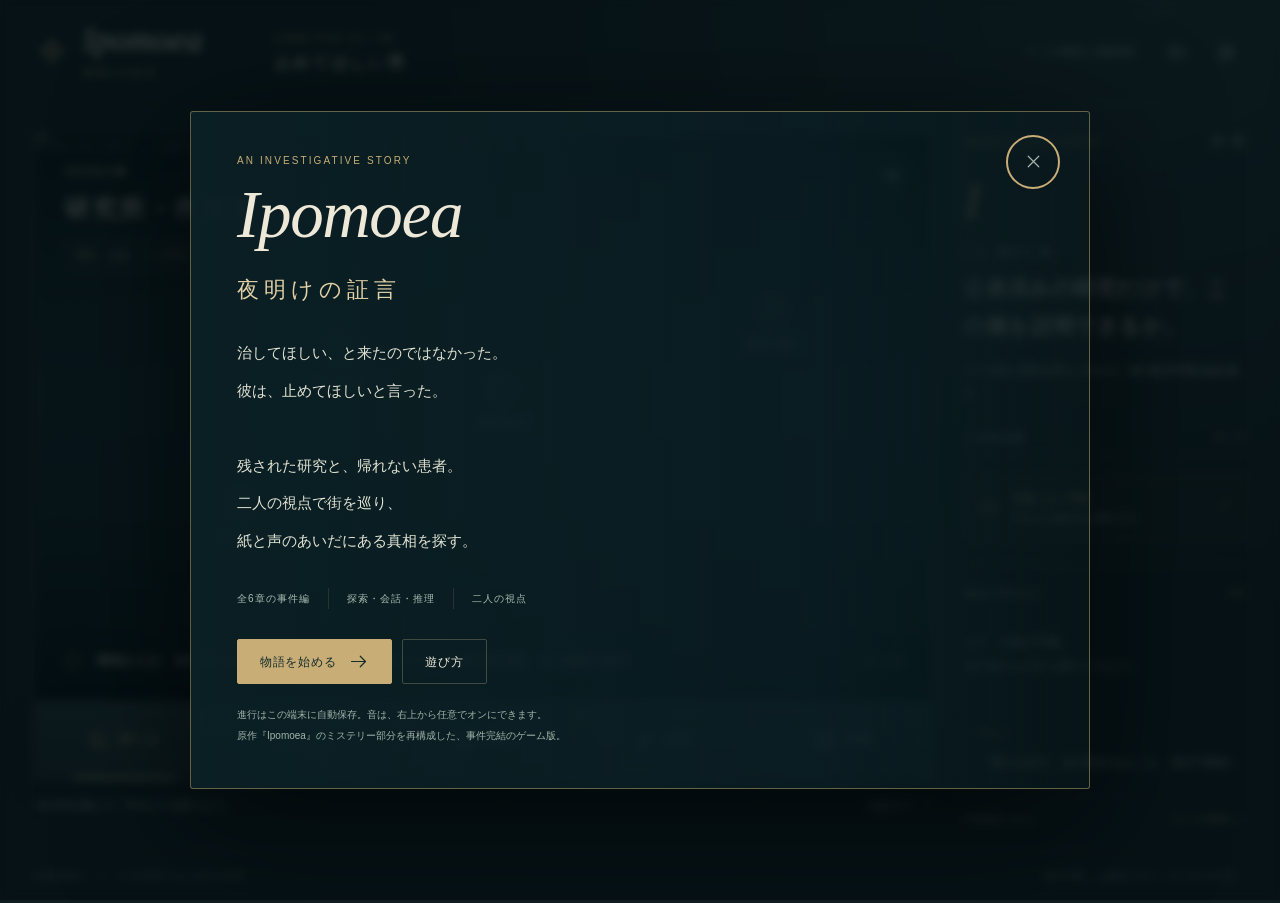
==== index.html @ 6e7e0b4c "Add files via upload" ====
<!doctype html>
<html lang="ja">
<head>
  <meta charset="utf-8">
  <meta name="viewport" content="width=device-width, initial-scale=1, viewport-fit=cover">
  <meta name="theme-color" content="#102526">
  <meta name="description" content="Ipomoeaの事件を体験するミステリー・アドベンチャー。ニルとアルバの視点で街を巡り、証言と記録をつなぎ、夜明けの謎を解く。">
  <title>Ipomoea — 夜明けの証言</title>
  <link rel="icon" href="icon.svg" type="image/svg+xml">
  <link rel="stylesheet" href="style.css">
  <link rel="preload" as="image" href="assets/lab.webp">
  <script src="data.js" defer></script>
  <script src="model.js" defer></script>
  <script src="app.js" defer></script>
</head>
<body>
  <div class="app-shell">
    <header class="topbar">
      <button class="brand" id="brand" aria-label="タイトルと遊び方を開く"><span class="brand-flower" aria-hidden="true">✧</span><span><b>Ipomoea</b><small>夜明けの証言</small></span></button>
      <div class="chapter-heading"><span class="eyebrow" id="chapterNumber">CASE FILE 01</span><span id="chapterTitle">止めてほしい男</span></div>
      <div class="top-actions"><span class="save-status" id="saveStatus">この端末に自動保存</span><button class="icon-button" id="soundButton" title="環境音をオン" aria-label="環境音をオン" aria-pressed="false"></button><button class="icon-button" id="settingsButton" title="設定" aria-label="設定"></button></div>
    </header>
    <main class="game-layout">
      <section class="exploration" aria-label="探索画面">
        <div class="scene" id="scene">
          <img class="scene-bg" id="sceneImage" src="assets/lab.webp" alt="朝の光が差す、人物のいない植物研究室">
          <div class="scene-shade"></div><div class="film-grain" aria-hidden="true"></div>
          <div class="scene-info"><span class="eyebrow" id="sceneTime"></span><h1 id="sceneName"></h1><div class="pov" id="pov"></div></div>
          <button class="scene-help" id="labelsButton" aria-label="調べる場所のラベルを切り替え" title="調べる場所のラベルを切り替え"></button>
          <div id="hotspots" class="hotspots"></div>
          <div class="scene-caption"><span class="tiny-diamond" aria-hidden="true">◇</span><p id="sceneDescription"></p><span class="scene-counter" id="sceneCounter"></span></div>
        </div>
        <nav class="actionbar" aria-label="ゲーム操作">
          <button id="inspectButton" class="action active"></button>
          <button id="talkButton" class="action"></button>
          <button id="mapButton" class="action"></button>
          <button id="reasonButton" class="action"></button>
          <button id="notebookButton" class="action"></button>
        </nav>
        <div class="below-scene"><span id="nextAction">光の印を選んで、手がかりを調べよう。</span><button class="text-button" id="logButton">会話ログ <span aria-hidden="true">↗</span></button></div>
      </section>
      <aside class="case-rail" aria-label="事件の記録">
        <div class="rail-top"><span class="eyebrow">INVESTIGATION NOTES</span><button class="text-button" id="chapterListButton">章一覧</button></div>
        <div class="case-index" id="railNumeral">I</div>
        <p class="small-label">いま、解きたい謎</p><h2 id="caseQuestion"></h2><p class="objective" id="objective"></p>
        <div class="progress-label"><span>この章の証拠</span><b id="progressText">0 / 5</b></div><div class="progress-track"><span id="progressFill"></span></div>
        <button class="puzzle-launch" id="puzzleButton"></button>
        <div class="rail-divider"></div>
        <div class="rail-top"><span class="small-label">最近の手がかり</span><span id="totalEvidence"></span></div>
        <div id="recentClues" class="recent-clues"></div>
        <div class="companion-note"><span class="small-label" id="companionName"></span><p id="companionText"></p></div>
        <button class="hint-button" id="hintButton">行き詰まったら <span>ヒントを見る ↗</span></button>
      </aside>
    </main>
    <footer class="app-footer"><span>IPOMOEA <i>—</i> A STORY TO UNCOVER</span><span>証言を聞く。記録をつなぐ。今いる人を守る。</span></footer>
  </div>
  <dialog id="modal" aria-labelledby="modalTitle"><div class="modal-shell"><div class="modal-heading"><div><span class="eyebrow" id="modalEyebrow"></span><h2 id="modalTitle"></h2></div><button class="icon-button close-button" id="closeModal" aria-label="閉じる"></button></div><div id="modalBody"></div></div></dialog>
  <div id="toast" class="toast" role="status" aria-live="polite"></div>
  <input type="file" id="importFile" accept="application/json,.json" hidden>
  <noscript><div class="noscript">このゲームを遊ぶにはJavaScriptを有効にしてください。</div></noscript>
</body>
</html>
---- style.css ----
@charset "UTF-8";
:root{--bg:#101d20;--panel:#17282a;--panel2:#1b3031;--ink:#eee8d9;--muted:#a6b4ae;--gold:#c8ad77;--gold-soft:#8f805f;--line:#c9bb9226;--mint:#91bdb2;--serif:"Yu Mincho","Hiragino Mincho ProN","Noto Serif CJK JP",Georgia,serif;--sans:"Hiragino Kaku Gothic ProN","Yu Gothic",Meiryo,sans-serif}
*{box-sizing:border-box}html{color-scheme:dark}body{margin:0;background:radial-gradient(ellipse at 90% 0,#203539 0,transparent 48%),var(--bg);color:var(--ink);font:14px/1.8 var(--sans);min-width:320px}button,input,textarea,select{font:inherit}button{cursor:pointer;color:inherit}button:disabled{cursor:default;opacity:.48}button,select,input,textarea{outline-offset:5px}button:focus-visible,a:focus-visible,input:focus-visible,textarea:focus-visible,select:focus-visible{outline:2px solid var(--gold)}button{border:0}button svg{width:21px;height:21px;flex:none}button{touch-action:manipulation}h1,h2,h3,p{margin:0}p{overflow-wrap:anywhere}a{color:var(--gold)}.app-shell{max-width:1780px;margin:auto;padding:0 34px}.topbar{height:105px;display:flex;align-items:center;gap:38px;border-bottom:1px solid var(--line)}.brand{display:flex;align-items:center;gap:14px;padding:0;background:none;text-align:left}.brand-flower{font-size:42px;color:var(--gold);font-weight:200}.brand b{font:italic 33px/1.1 Georgia,serif;letter-spacing:.02em;font-weight:400}.brand small{display:block;font-family:var(--serif);font-size:10px;letter-spacing:.26em;margin-top:5px;color:var(--gold)}.chapter-heading{border-left:1px solid var(--line);padding-left:32px;display:grid;gap:3px;line-height:1.6}.chapter-heading>span:last-child{font:17px var(--serif);letter-spacing:.12em}.eyebrow{font:10px/1.8 var(--sans);letter-spacing:.21em;text-transform:uppercase;color:var(--gold)}.top-actions{margin-left:auto;display:flex;gap:9px;align-items:center}.icon-button{display:grid;place-items:center;width:40px;height:40px;background:transparent;color:var(--muted);border:1px solid transparent;border-radius:50%}.icon-button:hover{border-color:var(--line);background:#ffffff08;color:var(--ink)}.save-status{font-size:10px;letter-spacing:.06em;color:#9caea5;margin-right:12px}.save-status:before{content:"";display:inline-block;width:4px;height:4px;background:var(--mint);border-radius:50%;margin:0 7px 2px 0}.game-layout{display:grid;grid-template-columns:minmax(0,1fr) 282px;gap:30px;padding-top:27px}.exploration{min-width:0}.scene{aspect-ratio:1.58;position:relative;border:1px solid #c8ad7740;border-radius:3px;overflow:hidden;background:#13272b;isolation:isolate}.scene-bg{position:absolute;inset:0;width:100%;height:100%;object-fit:cover;filter:saturate(.83) brightness(.92);z-index:-3;transition:opacity .35s}.scene-shade{position:absolute;inset:0;background:linear-gradient(180deg,rgba(3,13,15,.83) 0,rgba(3,13,15,.25) 25%,transparent 45%,rgba(3,13,15,.12) 65%,rgba(3,13,15,.94) 100%);z-index:-2}.film-grain{position:absolute;inset:0;opacity:.06;z-index:-1;pointer-events:none;background-image:url("data:image/svg+xml,%3Csvg viewBox='0 0 180 180' xmlns='http://www.w3.org/2000/svg'%3E%3Cfilter id='n'%3E%3CfeTurbulence type='fractalNoise' baseFrequency='.75' numOctaves='3' stitchTiles='stitch'/%3E%3C/filter%3E%3Crect width='100%25' height='100%25' opacity='.4' filter='url(%23n)'/%3E%3C/svg%3E")}.scene-info{position:absolute;left:30px;top:25px;pointer-events:none}.scene-info h1{font:25px/1.5 var(--serif);letter-spacing:.1em;margin:7px 0 13px;text-shadow:0 2px 8px #000}.scene-info .eyebrow{color:#d2c5a5;letter-spacing:.13em;font-size:11px}.pov{display:inline-flex;gap:10px;align-items:center;background:#132427b3;border:1px solid #c3b08b50;padding:3px 10px;font-size:10px;color:var(--gold);backdrop-filter:blur(8px)}.pov b{font-size:12px;font-weight:400;color:var(--ink)}.pov span{opacity:.7;font-size:9px}.scene-help{position:absolute;right:24px;top:25px;color:var(--ink);background:#10222377;display:grid;place-items:center;width:35px;height:35px;border:1px solid #d8c69b44;border-radius:50%}.scene-caption{position:absolute;bottom:22px;left:28px;right:28px;display:flex;align-items:center;gap:13px;pointer-events:none}.scene-caption p{font:13px/1.95 var(--serif);max-width:640px;color:#eee8dc;text-shadow:0 1px 6px black}.tiny-diamond{color:var(--gold);font-size:20px}.scene-counter{margin-left:auto;color:var(--gold);font:11px Georgia;letter-spacing:.12em;flex:none}.hotspots{position:absolute;inset:0}.hotspot{position:absolute;transform:translate(-50%,-50%);background:none;display:flex;flex-direction:column;align-items:center;padding:10px;min-width:44px;min-height:44px}.hotspot .marker{width:27px;height:27px;display:grid;place-items:center;border:1px solid #f2ddab;border-radius:50%;background:#0f282e9e;box-shadow:0 0 0 5px #e5c68813,0 1px 10px #0008;color:#ffe6b2;transition:transform .2s;backdrop-filter:blur(4px)}.hotspot .marker svg{width:13px;height:13px}.hotspot:not(.seen) .marker:after{content:"";position:absolute;width:31px;height:31px;border:1px solid #e3ca8766;border-radius:50%;animation:ring 3s infinite}.hotspot:hover .marker{transform:scale(1.15)}.hotspot .spot-label{font-size:10px;margin-top:8px;padding:2px 9px;white-space:nowrap;border-radius:2px;border:1px solid #dec99a44;background:#12272ce8;box-shadow:0 3px 8px #0004;color:#f2e6cd;transition:opacity .15s}.hotspot.memory .marker{border-style:dashed}.hotspot.seen .marker{color:#b3d2c4;border-color:#8db3a280;background:#142c2bc0;box-shadow:none}.hotspot.seen .spot-label{opacity:.7}.labels-hidden .spot-label{opacity:0}.labels-hidden .hotspot:hover .spot-label,.labels-hidden .hotspot:focus-visible .spot-label{opacity:1}.actionbar{display:grid;grid-template-columns:repeat(5,1fr);border:1px solid var(--line);border-top:0;background:linear-gradient(#213638,#17292c);min-height:78px;position:relative;box-shadow:0 8px 30px #0002}.action{background:transparent;border-right:1px solid var(--line);display:flex;justify-content:center;align-items:center;gap:10px;color:#aebeb6;position:relative;padding:16px 10px}.action:last-child{border-right:0}.action span{font-size:12px;letter-spacing:.13em}.action small{position:absolute;right:12px;top:10px;font-size:9px;line-height:17px;min-width:17px;border:1px solid var(--line);border-radius:50%;color:var(--gold)}.action:hover,.action.active{background:#c8ad770a;color:var(--gold)}.action.active:after{content:"";position:absolute;left:22%;right:22%;bottom:0;height:2px;background:var(--gold)}.action.ready{color:var(--gold)}.action.ready svg{filter:drop-shadow(0 0 6px #c8ad7755)}.below-scene{display:flex;justify-content:space-between;gap:20px;padding:16px 2px;color:var(--muted);font-size:11px}.text-button{padding:0;background:none;color:var(--muted);font-size:11px;white-space:nowrap}.text-button:hover{color:var(--gold)}.text-button span{margin-left:5px}.case-rail{padding:0 1px 0 0;min-width:0}.rail-top{display:flex;justify-content:space-between;align-items:center}.rail-top .eyebrow{font-size:9px}.case-index{font:italic 49px/1 Georgia;color:var(--gold);margin:25px 0 17px;opacity:.9}.small-label{font-size:10px;color:var(--muted);letter-spacing:.12em}.case-rail h2{font:21px/1.8 var(--serif);margin:9px 0 14px;letter-spacing:.03em}.objective{font-size:11px;color:#acbab3;line-height:2.1}.progress-label{display:flex;justify-content:space-between;align-items:center;font-size:10px;color:var(--muted);margin-top:23px}.progress-label b{font:12px Georgia;color:var(--gold);letter-spacing:.12em}.progress-track{height:2px;background:#d1c3931a;margin:8px 0 18px}.progress-track>span{display:block;height:100%;background:var(--gold);transition:width .4s}.puzzle-launch{width:100%;display:flex;text-align:left;align-items:center;gap:13px;background:#c8ad7707;border:1px solid #c8ad7744;border-radius:2px;padding:13px;color:var(--gold)}.puzzle-launch b{display:block;font-size:11px;font-weight:400}.puzzle-launch small{display:block;font-size:9px;color:var(--muted);margin-top:2px}.puzzle-launch>span:last-child{margin-left:auto}.puzzle-launch:hover{background:#c8ad7717;border-color:var(--gold-soft)}.rail-divider{height:1px;background:var(--line);margin:23px 0 20px}.rail-top>span:last-child:not(:first-child){font-size:9px;color:var(--gold)}.recent-clues{margin-top:10px}.recent-clue{background:none;width:100%;border-bottom:1px solid #ffffff09;display:flex;align-items:center;text-align:left;gap:12px;padding:11px 0;font-size:11px;color:#d5dacf}.recent-clue>span:first-child{font:italic 11px Georgia;color:var(--gold-soft)}.recent-clue>span:last-child{color:var(--gold-soft);margin-left:auto}.recent-clue:hover{color:var(--gold)}.empty-clues{font:12px/2 var(--serif);color:#8d9e97;padding:17px 0}.companion-note{padding-left:13px;border-left:1px solid #c8ad7755;margin-top:24px}.companion-note .small-label{color:var(--gold);font-size:9px}.companion-note p{font:12px/2 var(--serif);color:#c2cbc0;margin-top:6px}.hint-button{margin:22px 0 12px;padding:13px 0 0;display:flex;justify-content:space-between;width:100%;background:none;border-top:1px solid var(--line);font-size:10px;color:var(--muted)}.hint-button>span{color:var(--gold)}.app-footer{display:flex;align-items:center;justify-content:space-between;gap:20px;border-top:1px solid var(--line);padding:18px 0 20px;margin-top:10px;font:9px/1.6 var(--sans);letter-spacing:.16em;color:#81968e}.app-footer i{padding:0 8px}.app-footer>span:last-child{font-size:9px;letter-spacing:.07em}.toast{position:fixed;bottom:32px;left:50%;transform:translate(-50%,20px);background:#e7dfc9;color:#1d3634;padding:12px 24px;box-shadow:0 8px 35px #0004;opacity:0;pointer-events:none;z-index:20;font-size:12px;max-width:92vw;transition:opacity .2s,transform .2s}.toast.show{opacity:1;transform:translate(-50%,0)}
dialog{padding:0;border:1px solid #b4a57f55;background:#17282b;color:var(--ink);width:min(780px,calc(100vw - 44px));max-height:88dvh;margin:auto;box-shadow:0 30px 130px #0009;border-radius:3px;scrollbar-color:#8b8b6e40 transparent}dialog::backdrop{background:#030f13b8;backdrop-filter:blur(5px)}dialog[open]{animation:appear .18s ease-out}.modal-shell{padding:28px 34px 32px}.modal-heading{display:flex;align-items:flex-start;justify-content:space-between;gap:20px;border-bottom:1px solid var(--line);padding-bottom:18px;margin-bottom:24px}.modal-heading h2{font:25px/1.6 var(--serif);letter-spacing:.06em;margin-top:4px}.close-button{margin:-5px -10px 0 0;flex:none}#modalBody{font-size:13px;line-height:2.1}.prose{font:16px/2.2 var(--serif);white-space:pre-line;color:#e5e6d9}.prose p+p{margin-top:1em}.body-muted{color:var(--muted);font-size:12px;line-height:2}.primary-button,.secondary-button{padding:11px 22px;line-height:1.7;font-size:12px;letter-spacing:.06em;display:inline-flex;align-items:center;justify-content:center;gap:12px;border-radius:2px}.primary-button{background:var(--gold);color:#142d2b;border:1px solid var(--gold)}.primary-button:hover{background:#dbc28b}.secondary-button{background:transparent;border:1px solid #b2a47e55;color:var(--ink)}.secondary-button:hover{background:#ffffff08;border-color:var(--gold)}.button-row{display:flex;gap:10px;justify-content:flex-end;flex-wrap:wrap;margin-top:25px}.button-row.split{justify-content:space-between}.callout{padding:17px 20px;background:#c8ad7708;border-left:2px solid var(--gold-soft);margin:20px 0;color:#d6decf;font-size:12px;white-space:pre-line}.callout.good{border-color:var(--mint)}.callout.error{border-color:#d2987f;color:#eac0a9}.speaker-line{display:flex;align-items:center;gap:12px;margin-bottom:16px}.speaker-line:before{content:"";width:18px;height:1px;background:var(--gold)}.speaker-name{font-size:12px;letter-spacing:.15em;color:var(--gold)}.speaker-role{font-size:10px;color:var(--muted)}.dialogue-text{min-height:110px}.choices{display:grid;gap:9px;margin-top:23px}.choice{position:relative;background:#21373966;text-align:left;display:flex;gap:13px;padding:13px 17px;border:1px solid #a3b5a326;border-radius:2px;color:var(--ink);line-height:1.85;font-size:13px}.choice:before{content:"◇";color:var(--gold);font-size:14px}.choice:hover{background:#c8ad7710;border-color:#c8ad7777}.choice.selected{border-color:var(--gold);background:#c8ad7718}.choice:disabled{opacity:.7}.evidence-reward{display:flex;gap:14px;align-items:center;margin:23px 0 0;border:1px solid #b9ac8050;padding:15px;background:#c4ac7610;color:var(--gold)}.evidence-reward svg{width:26px}.evidence-reward small{display:block;color:var(--muted);font-size:9px;letter-spacing:.12em}.evidence-reward b{font-weight:400;font-size:12px}.scene-list,.topic-list{display:grid;gap:11px}.topic{border:1px solid var(--line);background:#20353760;text-align:left;padding:15px 18px;border-radius:2px;display:flex;gap:15px;align-items:center}.topic small{display:block;font-size:10px;color:var(--gold);margin-bottom:3px}.topic b{font-weight:400;font-size:13px}.topic>span:last-child{margin-left:auto;color:var(--muted)}.topic:hover{border-color:var(--gold-soft);background:#c8ad770b}.map-dialog{width:min(900px,calc(100vw - 44px))}.map-grid{display:grid;grid-template-columns:1fr 1fr;gap:18px;background:radial-gradient(ellipse at center,#3b4b3d33,transparent 70%);padding:10px 0}.map-location{text-align:left;border:1px solid var(--line);background:#101f2280;padding:0;overflow:hidden;border-radius:2px;position:relative}.map-location img{display:block;width:100%;height:115px;object-fit:cover;filter:saturate(.6) brightness(.7);transition:filter .2s}.map-location:hover img{filter:saturate(.9) brightness(.95)}.map-location.current{border-color:var(--gold)}.map-location .map-label{padding:12px 16px;display:block}.map-location b{font:16px/1.6 var(--serif);display:block}.map-location small{font-size:10px;display:block;color:var(--muted);margin-top:5px}.map-location .location-number{position:absolute;top:10px;left:12px;color:#e3cc98;font:italic 20px Georgia}.map-key{display:flex;justify-content:space-between;font-size:10px;color:var(--gold);margin-bottom:10px}.view-tabs{display:flex;gap:6px;margin-bottom:22px;flex-wrap:wrap}.view-tabs button{padding:7px 14px;border:1px solid var(--line);background:transparent;color:var(--muted);font-size:11px}.view-tabs button.selected{border-color:var(--gold-soft);color:var(--gold);background:#c8ad770b}.notebook-dialog{width:min(920px,calc(100vw - 44px))}.notebook-grid{display:grid;grid-template-columns:1fr 1fr;gap:12px}.evidence-card{padding:17px;background:#1f3436;border:1px solid var(--line);text-align:left;border-radius:2px;position:relative}.evidence-card small{display:block;font:9px var(--sans);letter-spacing:.12em;color:var(--gold);margin-bottom:9px}.evidence-card h3{font:15px/1.65 var(--serif);margin-bottom:8px}.evidence-card p{font-size:10px;color:var(--muted);line-height:1.9}.evidence-card:hover,.evidence-card.selected{border-color:var(--gold)}.evidence-card.selected:after{content:"✓";position:absolute;right:11px;top:9px;color:var(--gold)}.evidence-number{font:italic 35px Georgia;color:var(--gold);margin-bottom:16px}.source-line{font-size:10px;color:var(--muted);margin-top:20px;padding-top:15px;border-top:1px solid var(--line)}.selection-slots{display:flex;align-items:center;gap:15px;margin:18px 0 22px}.selection-slot{flex:1;padding:12px;border:1px dashed #c8ad7766;min-height:62px;display:flex;align-items:center;justify-content:center;text-align:center;color:var(--gold);font-size:11px}.selection-slots>span{font:24px Georgia;color:var(--gold)}.reason-grid{max-height:290px;overflow:auto;padding-right:6px}.order-list{list-style:none;padding:0;display:grid;gap:8px;margin:22px 0}.order-list li{display:flex;align-items:center;gap:14px;background:#203638;padding:11px 13px;border:1px solid var(--line)}.order-list .num{color:var(--gold);font:italic 23px Georgia;width:28px}.order-list .order-name{flex:1}.order-list button{background:#0f2023;border:1px solid var(--line);color:var(--gold);width:36px;height:34px}.puzzle-rules{padding:15px 18px;border-left:1px solid var(--gold-soft);color:var(--muted);font-size:11px;margin:17px 0}.puzzle-rules p+p{margin-top:4px}.paper{background:#e2d8bf;color:#2d3a35;padding:27px 30px;white-space:pre-line;font:15px/2.3 var(--serif);min-height:260px;box-shadow:inset 0 0 70px #ae96792e;position:relative}.paper:after{content:"照合用";position:absolute;right:25px;bottom:25px;border:1px solid #945c4b80;color:#945c4b99;padding:4px;font:13px/1 var(--serif);transform:rotate(-9deg)}.data-table{border-collapse:collapse;width:100%;margin:20px 0;font-size:12px}.data-table th,.data-table td{border:1px solid var(--line);padding:14px;text-align:center}.data-table th{font-size:10px;color:var(--muted);font-weight:400;background:#0f2023}.data-table .strong{color:var(--gold)}.field{display:block;margin:18px 0}.field>span{display:block;font-size:11px;color:var(--gold);margin-bottom:8px}.field select{display:block;width:100%;padding:11px 14px;background:#102326;color:var(--ink);border:1px solid #c8ad7744;border-radius:2px;white-space:normal}.route-diagram{width:100%;max-height:200px;margin:10px 0}.route-diagram text{font:11px var(--sans);fill:#dadcc7}.route-diagram rect{fill:#243b3c;stroke:#a3ad8655}.route-diagram path{fill:none;stroke:#b3ac7f66;stroke-width:1;stroke-dasharray:4 4}.hints-list{list-style:none;padding:0;display:grid;gap:15px}.hints-list li{padding:15px 17px;background:#24373866;border-left:1px solid var(--gold);font-size:12px}.hints-list small{display:block;font-size:10px;letter-spacing:.13em;color:var(--gold);margin-bottom:5px}.hint-placeholder{border-left:1px solid var(--line)!important;color:#81968e}.chapter-list{display:grid;gap:8px}.chapter-row{display:flex;align-items:center;gap:20px;padding:12px;border-bottom:1px solid var(--line)}.chapter-row .chapter-roman{font:italic 27px Georgia;color:var(--gold);width:38px;text-align:center}.chapter-row small{font-size:10px;color:var(--muted);display:block}.chapter-row b{font:15px var(--serif)}.chapter-row>span:last-child{margin-left:auto;color:var(--gold);font-size:10px}.chapter-row.locked{opacity:.4}.notes-field{width:100%;min-height:240px;resize:vertical;background:#102326;color:var(--ink);border:1px solid var(--line);padding:18px;line-height:2;font-size:13px}.log-entry{padding:17px 0;border-bottom:1px solid var(--line)}.log-entry small{color:var(--gold);font-size:10px;letter-spacing:.1em}.log-entry p{font:14px/2 var(--serif);white-space:pre-line;margin-top:7px}.settings-row{padding:16px 0;border-bottom:1px solid var(--line);display:flex;justify-content:space-between;align-items:center;gap:16px}.settings-row p{font-size:13px}.settings-row small{display:block;font-size:10px;color:var(--muted);margin-top:3px}.toggle{width:45px;height:25px;border-radius:20px;border:1px solid var(--line);background:#102326;padding:3px;flex:none}.toggle:before{content:"";display:block;width:17px;height:17px;background:var(--muted);border-radius:50%;transition:transform .2s}.toggle.on{background:#718c72}.toggle.on:before{transform:translateX(18px);background:#e4e3cd}.menu-actions{display:flex;gap:10px;margin-top:22px;flex-wrap:wrap}.danger-text{color:#d4a78e}.intro-dialog{width:min(700px,calc(100vw - 44px));background:linear-gradient(135deg,#203537,#13272b)}.intro-roman{font:italic 72px/1 Georgia;color:var(--gold);opacity:.8;margin:0 0 24px}.intro-step{font:11px Georgia;color:var(--gold);letter-spacing:.2em}.title-dialog{width:min(900px,calc(100vw - 40px));border:1px solid #bdaa7180;background:linear-gradient(90deg,#0b2025ed,#0b2025b3 70%,#0b202533),url('assets/lab.webp') center/cover}.title-dialog .modal-heading{border:0;margin-bottom:0}.title-dialog .modal-heading h2{font:italic 67px Georgia;letter-spacing:-.02em}.title-dialog .modal-shell{padding:35px 46px 42px}.title-kicker{font:22px/1.7 var(--serif);letter-spacing:.23em;color:#e2d1a7;margin:0 0 27px}.title-description{font:15px/2.5 var(--serif);color:#e2e4d4;max-width:500px}.title-meta{display:flex;gap:18px;flex-wrap:wrap;margin:28px 0;font-size:10px;letter-spacing:.1em;color:#a9beb2}.title-meta span+span{padding-left:18px;border-left:1px solid var(--line)}.title-dialog .button-row{justify-content:flex-start;margin-top:30px}.start-note{font-size:10px;color:#a3b5ab;margin-top:20px}.mini-heading{font:17px/1.7 var(--serif);margin:23px 0 12px;color:var(--gold)}.rescue-readout{display:grid;grid-template-columns:1fr 1fr;gap:12px;margin:18px 0}.rescue-readout>div{border:1px solid var(--line);padding:15px;background:#102326}.rescue-readout small{display:block;font-size:10px;color:var(--muted)}.rescue-readout b{font:18px/1.8 var(--serif);color:var(--gold);display:block}.regulator-row{display:grid;grid-template-columns:100px 1fr 42px;align-items:center;gap:20px;padding:16px 0;border-bottom:1px solid var(--line)}.regulator-row>span{font-size:12px;color:#c9d2c4}.regulator-row input{accent-color:var(--gold);width:100%;min-height:30px}.regulator-row output{color:var(--gold);font-size:12px;text-align:right}.end-ornament{font:60px/1 Georgia;color:var(--gold);text-align:center;margin:5px 0 25px}.ending-title{font:27px/1.8 var(--serif);text-align:center;margin-bottom:25px}.end-stats{display:grid;grid-template-columns:repeat(3,1fr);border-top:1px solid var(--line);border-bottom:1px solid var(--line);margin:25px 0;padding:18px 0;text-align:center}.end-stats b{font:25px/1.7 Georgia;color:var(--gold);display:block}.end-stats span{font-size:10px;color:var(--muted)}.large-text .prose{font-size:19px}.large-text .choice{font-size:15px}.large-text .scene-caption p{font-size:15px}.large-text #modalBody{font-size:15px}.noscript{position:fixed;inset:20%;padding:30px;background:#13272b;border:1px solid var(--gold);z-index:100}
@keyframes ring{0%{transform:scale(.8);opacity:.6}80%,100%{transform:scale(1.8);opacity:0}}@keyframes appear{from{opacity:0;transform:translateY(7px)}to{opacity:1;transform:translateY(0)}}
@media(min-width:1550px){.app-shell{padding:0 45px}.game-layout{grid-template-columns:minmax(0,1fr) 310px;gap:38px}.scene{aspect-ratio:1.68}.case-rail h2{font-size:23px}.case-index{margin-top:32px}.objective{font-size:12px}}
@media(max-width:1180px){.app-shell{padding:0 24px}.topbar{height:90px}.game-layout{grid-template-columns:minmax(0,1fr) 244px;gap:22px}.scene{aspect-ratio:1.32}.case-index{font-size:37px;margin:18px 0 13px}.case-rail h2{font-size:18px}.rail-divider{margin:18px 0}.companion-note{margin-top:17px}.scene-info h1{font-size:23px}.action{gap:7px;padding:14px 6px}.action span{font-size:11px}.save-status{display:none}}
@media(max-width:960px){.case-rail{display:none}.game-layout{grid-template-columns:1fr;padding-top:20px}.scene{aspect-ratio:1.55;max-height:65dvh;min-height:380px}.app-shell{max-width:900px}.topbar{gap:24px}.chapter-heading{padding-left:24px}.actionbar{min-height:76px}.action span{font-size:12px}.below-scene{padding:17px 0}.app-footer{margin-top:8px}}
@media(max-width:600px){.app-shell{padding:0 13px}.topbar{height:78px;gap:13px}.brand{gap:7px}.brand-flower{font-size:29px}.brand b{font-size:26px}.brand small{font-size:8px;letter-spacing:.16em;margin-top:4px}.chapter-heading{padding-left:13px}.chapter-heading .eyebrow{font-size:8px;letter-spacing:.12em}.chapter-heading>span:last-child{font-size:12px;letter-spacing:.03em}.top-actions{gap:1px}.icon-button{width:33px;height:33px}.top-actions button svg{width:18px}.game-layout{padding-top:13px}.scene{aspect-ratio:1.14;min-height:300px;max-height:55dvh}.scene-info{left:17px;top:16px}.scene-info .eyebrow{font-size:9px}.scene-info h1{font-size:20px;margin:5px 0 9px;letter-spacing:.04em}.pov{font-size:9px;padding:2px 8px}.pov b{font-size:10px}.scene-help{right:15px;top:17px;width:28px;height:28px}.scene-help svg{width:15px}.scene-caption{left:17px;right:17px;bottom:13px;gap:8px}.scene-caption p{font-size:11px;line-height:1.9}.scene-counter{display:none}.tiny-diamond{font-size:16px}.hotspot .marker{width:24px;height:24px}.hotspot .spot-label{font-size:9px;padding:1px 6px;margin-top:5px}.hotspot{padding:8px}.actionbar{min-height:76px}.action{flex-direction:column;gap:5px;padding:12px 5px 11px}.action svg{width:20px;height:20px}.action span{font-size:10px;letter-spacing:.06em}.action small{right:7px;top:7px;font-size:8px;min-width:14px;line-height:14px}.below-scene{font-size:10px;gap:12px;padding:13px 0 15px;align-items:flex-start}.below-scene>span{max-width:75%;line-height:1.9}.below-scene .text-button{font-size:10px;margin-top:2px}.app-footer{padding:14px 0;gap:12px;flex-wrap:wrap}.app-footer>span{font-size:8px}.app-footer>span:last-child{font-size:8px}.modal-shell{padding:23px 21px 24px}.modal-heading{margin-bottom:20px;padding-bottom:15px;gap:9px}.modal-heading h2{font-size:21px}.modal-heading .eyebrow{font-size:9px}dialog,.map-dialog,.notebook-dialog{width:calc(100vw - 22px);max-height:92dvh}.prose{font-size:15px;line-height:2.2}.choice{font-size:12px;padding:12px}.dialogue-text{min-height:90px}.button-row{gap:8px}.primary-button,.secondary-button{font-size:11px;padding:10px 16px}.map-grid{gap:12px}.map-location img{height:95px}.map-location .map-label{padding:11px}.map-location b{font-size:13px}.map-location small{font-size:9px}.notebook-grid{grid-template-columns:1fr}.reason-grid{max-height:290px}.reason-grid .evidence-card p{display:none}.reason-grid .evidence-card h3{margin-bottom:0}.reason-grid .evidence-card{padding:13px}.evidence-card{padding:17px}.selection-slots{gap:9px}.selection-slot{padding:9px;font-size:10px;min-height:70px}.title-dialog{width:calc(100vw - 24px);background:linear-gradient(90deg,#0b2025ed,#0b2025bc),url('assets/lab.webp') 60% center/cover}.title-dialog .modal-shell{padding:26px 25px 29px}.title-dialog .modal-heading h2{font-size:52px}.title-kicker{font-size:20px;letter-spacing:.18em;margin-bottom:21px}.title-description{font-size:14px;line-height:2.4}.title-meta{margin:22px 0;gap:12px;font-size:9px}.title-meta span+span{padding-left:12px}.title-dialog .button-row{margin-top:25px;gap:8px}.title-dialog .start-note{font-size:9px}.order-list li{gap:9px;padding:9px}.order-list button{width:35px}.order-name{font-size:12px}.paper{padding:23px;min-height:240px;font-size:14px}.view-tabs button{padding:7px 11px;font-size:10px}.data-table td,.data-table th{padding:10px 5px;font-size:10px}.field select{font-size:12px;padding:11px 8px}.regulator-row{grid-template-columns:75px 1fr 32px;gap:12px}.regulator-row>span{font-size:11px}.rescue-readout b{font-size:16px}.rescue-readout>div{padding:13px}.end-stats{gap:5px}.ending-title{font-size:23px}.large-text .prose{font-size:18px}}
@media(prefers-reduced-motion:reduce){*{animation:none!important;transition:none!important;scroll-behavior:auto!important}}
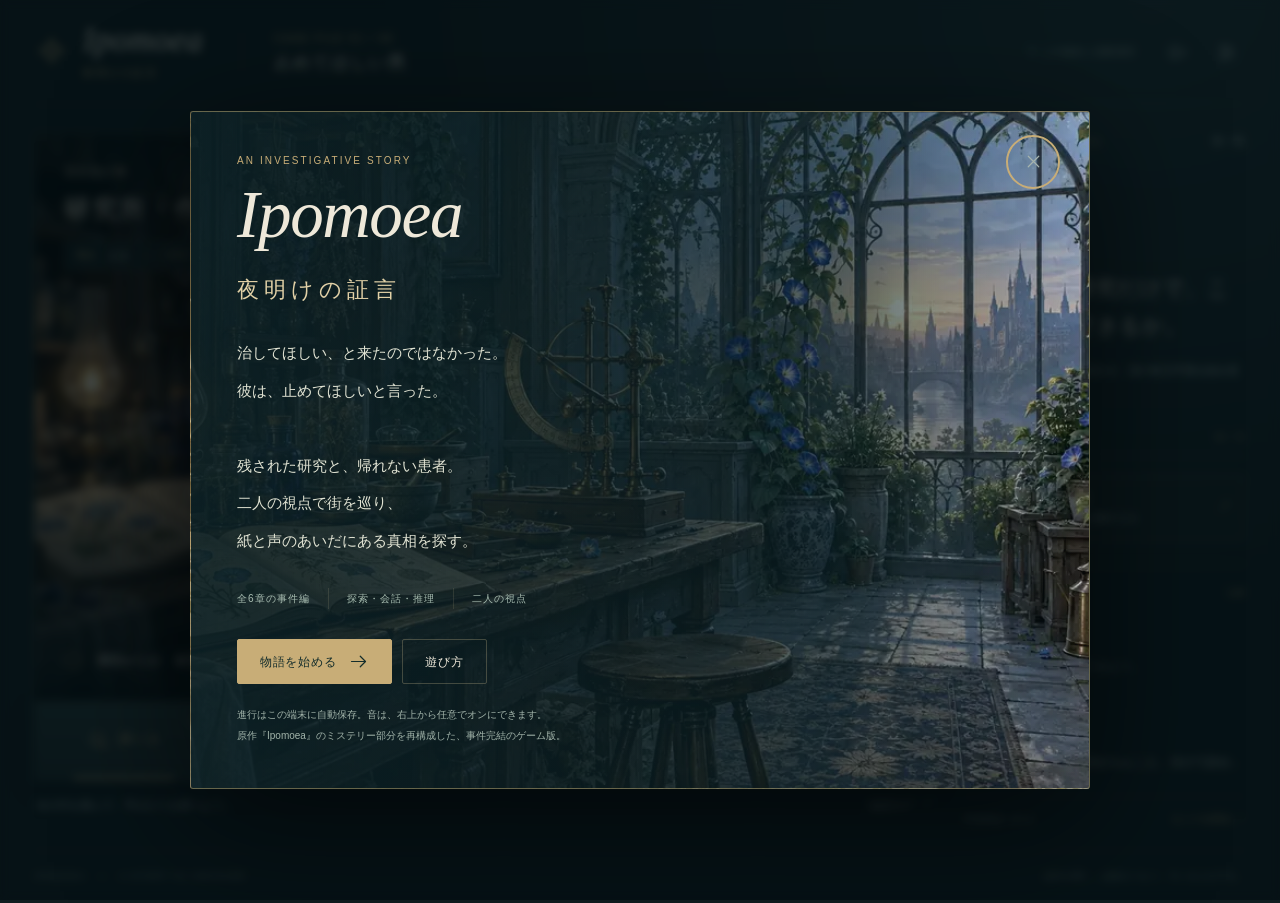
==== commit b25b64bd: "Rename index (2).html to index.html" ====
--- a/index.html
+++ b/index.html
@@ -6,12 +6,18 @@
   <meta name="theme-color" content="#102526">
   <meta name="description" content="Ipomoeaの事件を体験するミステリー・アドベンチャー。ニルとアルバの視点で街を巡り、証言と記録をつなぎ、夜明けの謎を解く。">
   <title>Ipomoea — 夜明けの証言</title>
-  <link rel="icon" href="icon.svg" type="image/svg+xml">
-  <link rel="stylesheet" href="style.css">
-  <link rel="preload" as="image" href="assets/lab.webp">
-  <script src="data.js" defer></script>
-  <script src="model.js" defer></script>
-  <script src="app.js" defer></script>
+  <link rel="icon" href="[data-uri]" type="image/svg+xml">
+  <style>@charset "UTF-8";
+:root{--bg:#101d20;--panel:#17282a;--panel2:#1b3031;--ink:#eee8d9;--muted:#a6b4ae;--gold:#c8ad77;--gold-soft:#8f805f;--line:#c9bb9226;--mint:#91bdb2;--serif:"Yu Mincho","Hiragino Mincho ProN","Noto Serif CJK JP",Georgia,serif;--sans:"Hiragino Kaku Gothic ProN","Yu Gothic",Meiryo,sans-serif}
+*{box-sizing:border-box}html{color-scheme:dark}body{margin:0;background:radial-gradient(ellipse at 90% 0,#203539 0,transparent 48%),var(--bg);color:var(--ink);font:14px/1.8 var(--sans);min-width:320px}button,input,textarea,select{font:inherit}button{cursor:pointer;color:inherit}button:disabled{cursor:default;opacity:.48}button,select,input,textarea{outline-offset:5px}button:focus-visible,a:focus-visible,input:focus-visible,textarea:focus-visible,select:focus-visible{outline:2px solid var(--gold)}button{border:0}button svg{width:21px;height:21px;flex:none}button{touch-action:manipulation}h1,h2,h3,p{margin:0}p{overflow-wrap:anywhere}a{color:var(--gold)}.app-shell{max-width:1780px;margin:auto;padding:0 34px}.topbar{height:105px;display:flex;align-items:center;gap:38px;border-bottom:1px solid var(--line)}.brand{display:flex;align-items:center;gap:14px;padding:0;background:none;text-align:left}.brand-flower{font-size:42px;color:var(--gold);font-weight:200}.brand b{font:italic 33px/1.1 Georgia,serif;letter-spacing:.02em;font-weight:400}.brand small{display:block;font-family:var(--serif);font-size:10px;letter-spacing:.26em;margin-top:5px;color:var(--gold)}.chapter-heading{border-left:1px solid var(--line);padding-left:32px;display:grid;gap:3px;line-height:1.6}.chapter-heading>span:last-child{font:17px var(--serif);letter-spacing:.12em}.eyebrow{font:10px/1.8 var(--sans);letter-spacing:.21em;text-transform:uppercase;color:var(--gold)}.top-actions{margin-left:auto;display:flex;gap:9px;align-items:center}.icon-button{display:grid;place-items:center;width:40px;height:40px;background:transparent;color:var(--muted);border:1px solid transparent;border-radius:50%}.icon-button:hover{border-color:var(--line);background:#ffffff08;color:var(--ink)}.save-status{font-size:10px;letter-spacing:.06em;color:#9caea5;margin-right:12px}.save-status:before{content:"";display:inline-block;width:4px;height:4px;background:var(--mint);border-radius:50%;margin:0 7px 2px 0}.game-layout{display:grid;grid-template-columns:minmax(0,1fr) 282px;gap:30px;padding-top:27px}.exploration{min-width:0}.scene{aspect-ratio:1.58;position:relative;border:1px solid #c8ad7740;border-radius:3px;overflow:hidden;background:#13272b;isolation:isolate}.scene-bg{position:absolute;inset:0;width:100%;height:100%;object-fit:cover;filter:saturate(.83) brightness(.92);z-index:-3;transition:opacity .35s}.scene-shade{position:absolute;inset:0;background:linear-gradient(180deg,rgba(3,13,15,.83) 0,rgba(3,13,15,.25) 25%,transparent 45%,rgba(3,13,15,.12) 65%,rgba(3,13,15,.94) 100%);z-index:-2}.film-grain{position:absolute;inset:0;opacity:.06;z-index:-1;pointer-events:none;background-image:url("data:image/svg+xml,%3Csvg viewBox='0 0 180 180' xmlns='http://www.w3.org/2000/svg'%3E%3Cfilter id='n'%3E%3CfeTurbulence type='fractalNoise' baseFrequency='.75' numOctaves='3' stitchTiles='stitch'/%3E%3C/filter%3E%3Crect width='100%25' height='100%25' opacity='.4' filter='url(%23n)'/%3E%3C/svg%3E")}.scene-info{position:absolute;left:30px;top:25px;pointer-events:none}.scene-info h1{font:25px/1.5 var(--serif);letter-spacing:.1em;margin:7px 0 13px;text-shadow:0 2px 8px #000}.scene-info .eyebrow{color:#d2c5a5;letter-spacing:.13em;font-size:11px}.pov{display:inline-flex;gap:10px;align-items:center;background:#132427b3;border:1px solid #c3b08b50;padding:3px 10px;font-size:10px;color:var(--gold);backdrop-filter:blur(8px)}.pov b{font-size:12px;font-weight:400;color:var(--ink)}.pov span{opacity:.7;font-size:9px}.scene-help{position:absolute;right:24px;top:25px;color:var(--ink);background:#10222377;display:grid;place-items:center;width:35px;height:35px;border:1px solid #d8c69b44;border-radius:50%}.scene-caption{position:absolute;bottom:22px;left:28px;right:28px;display:flex;align-items:center;gap:13px;pointer-events:none}.scene-caption p{font:13px/1.95 var(--serif);max-width:640px;color:#eee8dc;text-shadow:0 1px 6px black}.tiny-diamond{color:var(--gold);font-size:20px}.scene-counter{margin-left:auto;color:var(--gold);font:11px Georgia;letter-spacing:.12em;flex:none}.hotspots{position:absolute;inset:0}.hotspot{position:absolute;transform:translate(-50%,-50%);background:none;display:flex;flex-direction:column;align-items:center;padding:10px;min-width:44px;min-height:44px}.hotspot .marker{width:27px;height:27px;display:grid;place-items:center;border:1px solid #f2ddab;border-radius:50%;background:#0f282e9e;box-shadow:0 0 0 5px #e5c68813,0 1px 10px #0008;color:#ffe6b2;transition:transform .2s;backdrop-filter:blur(4px)}.hotspot .marker svg{width:13px;height:13px}.hotspot:not(.seen) .marker:after{content:"";position:absolute;width:31px;height:31px;border:1px solid #e3ca8766;border-radius:50%;animation:ring 3s infinite}.hotspot:hover .marker{transform:scale(1.15)}.hotspot .spot-label{font-size:10px;margin-top:8px;padding:2px 9px;white-space:nowrap;border-radius:2px;border:1px solid #dec99a44;background:#12272ce8;box-shadow:0 3px 8px #0004;color:#f2e6cd;transition:opacity .15s}.hotspot.memory .marker{border-style:dashed}.hotspot.seen .marker{color:#b3d2c4;border-color:#8db3a280;background:#142c2bc0;box-shadow:none}.hotspot.seen .spot-label{opacity:.7}.labels-hidden .spot-label{opacity:0}.labels-hidden .hotspot:hover .spot-label,.labels-hidden .hotspot:focus-visible .spot-label{opacity:1}.actionbar{display:grid;grid-template-columns:repeat(5,1fr);border:1px solid var(--line);border-top:0;background:linear-gradient(#213638,#17292c);min-height:78px;position:relative;box-shadow:0 8px 30px #0002}.action{background:transparent;border-right:1px solid var(--line);display:flex;justify-content:center;align-items:center;gap:10px;color:#aebeb6;position:relative;padding:16px 10px}.action:last-child{border-right:0}.action span{font-size:12px;letter-spacing:.13em}.action small{position:absolute;right:12px;top:10px;font-size:9px;line-height:17px;min-width:17px;border:1px solid var(--line);border-radius:50%;color:var(--gold)}.action:hover,.action.active{background:#c8ad770a;color:var(--gold)}.action.active:after{content:"";position:absolute;left:22%;right:22%;bottom:0;height:2px;background:var(--gold)}.action.ready{color:var(--gold)}.action.ready svg{filter:drop-shadow(0 0 6px #c8ad7755)}.below-scene{display:flex;justify-content:space-between;gap:20px;padding:16px 2px;color:var(--muted);font-size:11px}.text-button{padding:0;background:none;color:var(--muted);font-size:11px;white-space:nowrap}.text-button:hover{color:var(--gold)}.text-button span{margin-left:5px}.case-rail{padding:0 1px 0 0;min-width:0}.rail-top{display:flex;justify-content:space-between;align-items:center}.rail-top .eyebrow{font-size:9px}.case-index{font:italic 49px/1 Georgia;color:var(--gold);margin:25px 0 17px;opacity:.9}.small-label{font-size:10px;color:var(--muted);letter-spacing:.12em}.case-rail h2{font:21px/1.8 var(--serif);margin:9px 0 14px;letter-spacing:.03em}.objective{font-size:11px;color:#acbab3;line-height:2.1}.progress-label{display:flex;justify-content:space-between;align-items:center;font-size:10px;color:var(--muted);margin-top:23px}.progress-label b{font:12px Georgia;color:var(--gold);letter-spacing:.12em}.progress-track{height:2px;background:#d1c3931a;margin:8px 0 18px}.progress-track>span{display:block;height:100%;background:var(--gold);transition:width .4s}.puzzle-launch{width:100%;display:flex;text-align:left;align-items:center;gap:13px;background:#c8ad7707;border:1px solid #c8ad7744;border-radius:2px;padding:13px;color:var(--gold)}.puzzle-launch b{display:block;font-size:11px;font-weight:400}.puzzle-launch small{display:block;font-size:9px;color:var(--muted);margin-top:2px}.puzzle-launch>span:last-child{margin-left:auto}.puzzle-launch:hover{background:#c8ad7717;border-color:var(--gold-soft)}.rail-divider{height:1px;background:var(--line);margin:23px 0 20px}.rail-top>span:last-child:not(:first-child){font-size:9px;color:var(--gold)}.recent-clues{margin-top:10px}.recent-clue{background:none;width:100%;border-bottom:1px solid #ffffff09;display:flex;align-items:center;text-align:left;gap:12px;padding:11px 0;font-size:11px;color:#d5dacf}.recent-clue>span:first-child{font:italic 11px Georgia;color:var(--gold-soft)}.recent-clue>span:last-child{color:var(--gold-soft);margin-left:auto}.recent-clue:hover{color:var(--gold)}.empty-clues{font:12px/2 var(--serif);color:#8d9e97;padding:17px 0}.companion-note{padding-left:13px;border-left:1px solid #c8ad7755;margin-top:24px}.companion-note .small-label{color:var(--gold);font-size:9px}.companion-note p{font:12px/2 var(--serif);color:#c2cbc0;margin-top:6px}.hint-button{margin:22px 0 12px;padding:13px 0 0;display:flex;justify-content:space-between;width:100%;background:none;border-top:1px solid var(--line);font-size:10px;color:var(--muted)}.hint-button>span{color:var(--gold)}.app-footer{display:flex;align-items:center;justify-content:space-between;gap:20px;border-top:1px solid var(--line);padding:18px 0 20px;margin-top:10px;font:9px/1.6 var(--sans);letter-spacing:.16em;color:#81968e}.app-footer i{padding:0 8px}.app-footer>span:last-child{font-size:9px;letter-spacing:.07em}.toast{position:fixed;bottom:32px;left:50%;transform:translate(-50%,20px);background:#e7dfc9;color:#1d3634;padding:12px 24px;box-shadow:0 8px 35px #0004;opacity:0;pointer-events:none;z-index:20;font-size:12px;max-width:92vw;transition:opacity .2s,transform .2s}.toast.show{opacity:1;transform:translate(-50%,0)}
+dialog{padding:0;border:1px solid #b4a57f55;background:#17282b;color:var(--ink);width:min(780px,calc(100vw - 44px));max-height:88dvh;margin:auto;box-shadow:0 30px 130px #0009;border-radius:3px;scrollbar-color:#8b8b6e40 transparent}dialog::backdrop{background:#030f13b8;backdrop-filter:blur(5px)}dialog[open]{animation:appear .18s ease-out}.modal-shell{padding:28px 34px 32px}.modal-heading{display:flex;align-items:flex-start;justify-content:space-between;gap:20px;border-bottom:1px solid var(--line);padding-bottom:18px;margin-bottom:24px}.modal-heading h2{font:25px/1.6 var(--serif);letter-spacing:.06em;margin-top:4px}.close-button{margin:-5px -10px 0 0;flex:none}#modalBody{font-size:13px;line-height:2.1}.prose{font:16px/2.2 var(--serif);white-space:pre-line;color:#e5e6d9}.prose p+p{margin-top:1em}.body-muted{color:var(--muted);font-size:12px;line-height:2}.primary-button,.secondary-button{padding:11px 22px;line-height:1.7;font-size:12px;letter-spacing:.06em;display:inline-flex;align-items:center;justify-content:center;gap:12px;border-radius:2px}.primary-button{background:var(--gold);color:#142d2b;border:1px solid var(--gold)}.primary-button:hover{background:#dbc28b}.secondary-button{background:transparent;border:1px solid #b2a47e55;color:var(--ink)}.secondary-button:hover{background:#ffffff08;border-color:var(--gold)}.button-row{display:flex;gap:10px;justify-content:flex-end;flex-wrap:wrap;margin-top:25px}.button-row.split{justify-content:space-between}.callout{padding:17px 20px;background:#c8ad7708;border-left:2px solid var(--gold-soft);margin:20px 0;color:#d6decf;font-size:12px;white-space:pre-line}.callout.good{border-color:var(--mint)}.callout.error{border-color:#d2987f;color:#eac0a9}.speaker-line{display:flex;align-items:center;gap:12px;margin-bottom:16px}.speaker-line:before{content:"";width:18px;height:1px;background:var(--gold)}.speaker-name{font-size:12px;letter-spacing:.15em;color:var(--gold)}.speaker-role{font-size:10px;color:var(--muted)}.dialogue-text{min-height:110px}.choices{display:grid;gap:9px;margin-top:23px}.choice{position:relative;background:#21373966;text-align:left;display:flex;gap:13px;padding:13px 17px;border:1px solid #a3b5a326;border-radius:2px;color:var(--ink);line-height:1.85;font-size:13px}.choice:before{content:"◇";color:var(--gold);font-size:14px}.choice:hover{background:#c8ad7710;border-color:#c8ad7777}.choice.selected{border-color:var(--gold);background:#c8ad7718}.choice:disabled{opacity:.7}.evidence-reward{display:flex;gap:14px;align-items:center;margin:23px 0 0;border:1px solid #b9ac8050;padding:15px;background:#c4ac7610;color:var(--gold)}.evidence-reward svg{width:26px}.evidence-reward small{display:block;color:var(--muted);font-size:9px;letter-spacing:.12em}.evidence-reward b{font-weight:400;font-size:12px}.scene-list,.topic-list{display:grid;gap:11px}.topic{border:1px solid var(--line);background:#20353760;text-align:left;padding:15px 18px;border-radius:2px;display:flex;gap:15px;align-items:center}.topic small{display:block;font-size:10px;color:var(--gold);margin-bottom:3px}.topic b{font-weight:400;font-size:13px}.topic>span:last-child{margin-left:auto;color:var(--muted)}.topic:hover{border-color:var(--gold-soft);background:#c8ad770b}.map-dialog{width:min(900px,calc(100vw - 44px))}.map-grid{display:grid;grid-template-columns:1fr 1fr;gap:18px;background:radial-gradient(ellipse at center,#3b4b3d33,transparent 70%);padding:10px 0}.map-location{text-align:left;border:1px solid var(--line);background:#101f2280;padding:0;overflow:hidden;border-radius:2px;position:relative}.map-location img{display:block;width:100%;height:115px;object-fit:cover;filter:saturate(.6) brightness(.7);transition:filter .2s}.map-location:hover img{filter:saturate(.9) brightness(.95)}.map-location.current{border-color:var(--gold)}.map-location .map-label{padding:12px 16px;display:block}.map-location b{font:16px/1.6 var(--serif);display:block}.map-location small{font-size:10px;display:block;color:var(--muted);margin-top:5px}.map-location .location-number{position:absolute;top:10px;left:12px;color:#e3cc98;font:italic 20px Georgia}.map-key{display:flex;justify-content:space-between;font-size:10px;color:var(--gold);margin-bottom:10px}.view-tabs{display:flex;gap:6px;margin-bottom:22px;flex-wrap:wrap}.view-tabs button{padding:7px 14px;border:1px solid var(--line);background:transparent;color:var(--muted);font-size:11px}.view-tabs button.selected{border-color:var(--gold-soft);color:var(--gold);background:#c8ad770b}.notebook-dialog{width:min(920px,calc(100vw - 44px))}.notebook-grid{display:grid;grid-template-columns:1fr 1fr;gap:12px}.evidence-card{padding:17px;background:#1f3436;border:1px solid var(--line);text-align:left;border-radius:2px;position:relative}.evidence-card small{display:block;font:9px var(--sans);letter-spacing:.12em;color:var(--gold);margin-bottom:9px}.evidence-card h3{font:15px/1.65 var(--serif);margin-bottom:8px}.evidence-card p{font-size:10px;color:var(--muted);line-height:1.9}.evidence-card:hover,.evidence-card.selected{border-color:var(--gold)}.evidence-card.selected:after{content:"✓";position:absolute;right:11px;top:9px;color:var(--gold)}.evidence-number{font:italic 35px Georgia;color:var(--gold);margin-bottom:16px}.source-line{font-size:10px;color:var(--muted);margin-top:20px;padding-top:15px;border-top:1px solid var(--line)}.selection-slots{display:flex;align-items:center;gap:15px;margin:18px 0 22px}.selection-slot{flex:1;padding:12px;border:1px dashed #c8ad7766;min-height:62px;display:flex;align-items:center;justify-content:center;text-align:center;color:var(--gold);font-size:11px}.selection-slots>span{font:24px Georgia;color:var(--gold)}.reason-grid{max-height:290px;overflow:auto;padding-right:6px}.order-list{list-style:none;padding:0;display:grid;gap:8px;margin:22px 0}.order-list li{display:flex;align-items:center;gap:14px;background:#203638;padding:11px 13px;border:1px solid var(--line)}.order-list .num{color:var(--gold);font:italic 23px Georgia;width:28px}.order-list .order-name{flex:1}.order-list button{background:#0f2023;border:1px solid var(--line);color:var(--gold);width:36px;height:34px}.puzzle-rules{padding:15px 18px;border-left:1px solid var(--gold-soft);color:var(--muted);font-size:11px;margin:17px 0}.puzzle-rules p+p{margin-top:4px}.paper{background:#e2d8bf;color:#2d3a35;padding:27px 30px;white-space:pre-line;font:15px/2.3 var(--serif);min-height:260px;box-shadow:inset 0 0 70px #ae96792e;position:relative}.paper:after{content:"照合用";position:absolute;right:25px;bottom:25px;border:1px solid #945c4b80;color:#945c4b99;padding:4px;font:13px/1 var(--serif);transform:rotate(-9deg)}.data-table{border-collapse:collapse;width:100%;margin:20px 0;font-size:12px}.data-table th,.data-table td{border:1px solid var(--line);padding:14px;text-align:center}.data-table th{font-size:10px;color:var(--muted);font-weight:400;background:#0f2023}.data-table .strong{color:var(--gold)}.field{display:block;margin:18px 0}.field>span{display:block;font-size:11px;color:var(--gold);margin-bottom:8px}.field select{display:block;width:100%;padding:11px 14px;background:#102326;color:var(--ink);border:1px solid #c8ad7744;border-radius:2px;white-space:normal}.route-diagram{width:100%;max-height:200px;margin:10px 0}.route-diagram text{font:11px var(--sans);fill:#dadcc7}.route-diagram rect{fill:#243b3c;stroke:#a3ad8655}.route-diagram path{fill:none;stroke:#b3ac7f66;stroke-width:1;stroke-dasharray:4 4}.hints-list{list-style:none;padding:0;display:grid;gap:15px}.hints-list li{padding:15px 17px;background:#24373866;border-left:1px solid var(--gold);font-size:12px}.hints-list small{display:block;font-size:10px;letter-spacing:.13em;color:var(--gold);margin-bottom:5px}.hint-placeholder{border-left:1px solid var(--line)!important;color:#81968e}.chapter-list{display:grid;gap:8px}.chapter-row{display:flex;align-items:center;gap:20px;padding:12px;border-bottom:1px solid var(--line)}.chapter-row .chapter-roman{font:italic 27px Georgia;color:var(--gold);width:38px;text-align:center}.chapter-row small{font-size:10px;color:var(--muted);display:block}.chapter-row b{font:15px var(--serif)}.chapter-row>span:last-child{margin-left:auto;color:var(--gold);font-size:10px}.chapter-row.locked{opacity:.4}.notes-field{width:100%;min-height:240px;resize:vertical;background:#102326;color:var(--ink);border:1px solid var(--line);padding:18px;line-height:2;font-size:13px}.log-entry{padding:17px 0;border-bottom:1px solid var(--line)}.log-entry small{color:var(--gold);font-size:10px;letter-spacing:.1em}.log-entry p{font:14px/2 var(--serif);white-space:pre-line;margin-top:7px}.settings-row{padding:16px 0;border-bottom:1px solid var(--line);display:flex;justify-content:space-between;align-items:center;gap:16px}.settings-row p{font-size:13px}.settings-row small{display:block;font-size:10px;color:var(--muted);margin-top:3px}.toggle{width:45px;height:25px;border-radius:20px;border:1px solid var(--line);background:#102326;padding:3px;flex:none}.toggle:before{content:"";display:block;width:17px;height:17px;background:var(--muted);border-radius:50%;transition:transform .2s}.toggle.on{background:#718c72}.toggle.on:before{transform:translateX(18px);background:#e4e3cd}.menu-actions{display:flex;gap:10px;margin-top:22px;flex-wrap:wrap}.danger-text{color:#d4a78e}.intro-dialog{width:min(700px,calc(100vw - 44px));background:linear-gradient(135deg,#203537,#13272b)}.intro-roman{font:italic 72px/1 Georgia;color:var(--gold);opacity:.8;margin:0 0 24px}.intro-step{font:11px Georgia;color:var(--gold);letter-spacing:.2em}.title-dialog{width:min(900px,calc(100vw - 40px));border:1px solid #bdaa7180;background:linear-gradient(90deg,#0b2025ed,#0b2025b3 70%,#0b202533),var(--title-bg) center/cover}.title-dialog .modal-heading{border:0;margin-bottom:0}.title-dialog .modal-heading h2{font:italic 67px Georgia;letter-spacing:-.02em}.title-dialog .modal-shell{padding:35px 46px 42px}.title-kicker{font:22px/1.7 var(--serif);letter-spacing:.23em;color:#e2d1a7;margin:0 0 27px}.title-description{font:15px/2.5 var(--serif);color:#e2e4d4;max-width:500px}.title-meta{display:flex;gap:18px;flex-wrap:wrap;margin:28px 0;font-size:10px;letter-spacing:.1em;color:#a9beb2}.title-meta span+span{padding-left:18px;border-left:1px solid var(--line)}.title-dialog .button-row{justify-content:flex-start;margin-top:30px}.start-note{font-size:10px;color:#a3b5ab;margin-top:20px}.mini-heading{font:17px/1.7 var(--serif);margin:23px 0 12px;color:var(--gold)}.rescue-readout{display:grid;grid-template-columns:1fr 1fr;gap:12px;margin:18px 0}.rescue-readout>div{border:1px solid var(--line);padding:15px;background:#102326}.rescue-readout small{display:block;font-size:10px;color:var(--muted)}.rescue-readout b{font:18px/1.8 var(--serif);color:var(--gold);display:block}.regulator-row{display:grid;grid-template-columns:100px 1fr 42px;align-items:center;gap:20px;padding:16px 0;border-bottom:1px solid var(--line)}.regulator-row>span{font-size:12px;color:#c9d2c4}.regulator-row input{accent-color:var(--gold);width:100%;min-height:30px}.regulator-row output{color:var(--gold);font-size:12px;text-align:right}.end-ornament{font:60px/1 Georgia;color:var(--gold);text-align:center;margin:5px 0 25px}.ending-title{font:27px/1.8 var(--serif);text-align:center;margin-bottom:25px}.end-stats{display:grid;grid-template-columns:repeat(3,1fr);border-top:1px solid var(--line);border-bottom:1px solid var(--line);margin:25px 0;padding:18px 0;text-align:center}.end-stats b{font:25px/1.7 Georgia;color:var(--gold);display:block}.end-stats span{font-size:10px;color:var(--muted)}.large-text .prose{font-size:19px}.large-text .choice{font-size:15px}.large-text .scene-caption p{font-size:15px}.large-text #modalBody{font-size:15px}.noscript{position:fixed;inset:20%;padding:30px;background:#13272b;border:1px solid var(--gold);z-index:100}
+@keyframes ring{0%{transform:scale(.8);opacity:.6}80%,100%{transform:scale(1.8);opacity:0}}@keyframes appear{from{opacity:0;transform:translateY(7px)}to{opacity:1;transform:translateY(0)}}
+@media(min-width:1550px){.app-shell{padding:0 45px}.game-layout{grid-template-columns:minmax(0,1fr) 310px;gap:38px}.scene{aspect-ratio:1.68}.case-rail h2{font-size:23px}.case-index{margin-top:32px}.objective{font-size:12px}}
+@media(max-width:1180px){.app-shell{padding:0 24px}.topbar{height:90px}.game-layout{grid-template-columns:minmax(0,1fr) 244px;gap:22px}.scene{aspect-ratio:1.32}.case-index{font-size:37px;margin:18px 0 13px}.case-rail h2{font-size:18px}.rail-divider{margin:18px 0}.companion-note{margin-top:17px}.scene-info h1{font-size:23px}.action{gap:7px;padding:14px 6px}.action span{font-size:11px}.save-status{display:none}}
+@media(max-width:960px){.case-rail{display:none}.game-layout{grid-template-columns:1fr;padding-top:20px}.scene{aspect-ratio:1.55;max-height:65dvh;min-height:380px}.app-shell{max-width:900px}.topbar{gap:24px}.chapter-heading{padding-left:24px}.actionbar{min-height:76px}.action span{font-size:12px}.below-scene{padding:17px 0}.app-footer{margin-top:8px}}
+@media(max-width:600px){.app-shell{padding:0 13px}.topbar{height:78px;gap:13px}.brand{gap:7px}.brand-flower{font-size:29px}.brand b{font-size:26px}.brand small{font-size:8px;letter-spacing:.16em;margin-top:4px}.chapter-heading{padding-left:13px}.chapter-heading .eyebrow{font-size:8px;letter-spacing:.12em}.chapter-heading>span:last-child{font-size:12px;letter-spacing:.03em}.top-actions{gap:1px}.icon-button{width:33px;height:33px}.top-actions button svg{width:18px}.game-layout{padding-top:13px}.scene{aspect-ratio:1.14;min-height:300px;max-height:55dvh}.scene-info{left:17px;top:16px}.scene-info .eyebrow{font-size:9px}.scene-info h1{font-size:20px;margin:5px 0 9px;letter-spacing:.04em}.pov{font-size:9px;padding:2px 8px}.pov b{font-size:10px}.scene-help{right:15px;top:17px;width:28px;height:28px}.scene-help svg{width:15px}.scene-caption{left:17px;right:17px;bottom:13px;gap:8px}.scene-caption p{font-size:11px;line-height:1.9}.scene-counter{display:none}.tiny-diamond{font-size:16px}.hotspot .marker{width:24px;height:24px}.hotspot .spot-label{font-size:9px;padding:1px 6px;margin-top:5px}.hotspot{padding:8px}.actionbar{min-height:76px}.action{flex-direction:column;gap:5px;padding:12px 5px 11px}.action svg{width:20px;height:20px}.action span{font-size:10px;letter-spacing:.06em}.action small{right:7px;top:7px;font-size:8px;min-width:14px;line-height:14px}.below-scene{font-size:10px;gap:12px;padding:13px 0 15px;align-items:flex-start}.below-scene>span{max-width:75%;line-height:1.9}.below-scene .text-button{font-size:10px;margin-top:2px}.app-footer{padding:14px 0;gap:12px;flex-wrap:wrap}.app-footer>span{font-size:8px}.app-footer>span:last-child{font-size:8px}.modal-shell{padding:23px 21px 24px}.modal-heading{margin-bottom:20px;padding-bottom:15px;gap:9px}.modal-heading h2{font-size:21px}.modal-heading .eyebrow{font-size:9px}dialog,.map-dialog,.notebook-dialog{width:calc(100vw - 22px);max-height:92dvh}.prose{font-size:15px;line-height:2.2}.choice{font-size:12px;padding:12px}.dialogue-text{min-height:90px}.button-row{gap:8px}.primary-button,.secondary-button{font-size:11px;padding:10px 16px}.map-grid{gap:12px}.map-location img{height:95px}.map-location .map-label{padding:11px}.map-location b{font-size:13px}.map-location small{font-size:9px}.notebook-grid{grid-template-columns:1fr}.reason-grid{max-height:290px}.reason-grid .evidence-card p{display:none}.reason-grid .evidence-card h3{margin-bottom:0}.reason-grid .evidence-card{padding:13px}.evidence-card{padding:17px}.selection-slots{gap:9px}.selection-slot{padding:9px;font-size:10px;min-height:70px}.title-dialog{width:calc(100vw - 24px);background:linear-gradient(90deg,#0b2025ed,#0b2025bc),var(--title-bg) 60% center/cover}.title-dialog .modal-shell{padding:26px 25px 29px}.title-dialog .modal-heading h2{font-size:52px}.title-kicker{font-size:20px;letter-spacing:.18em;margin-bottom:21px}.title-description{font-size:14px;line-height:2.4}.title-meta{margin:22px 0;gap:12px;font-size:9px}.title-meta span+span{padding-left:12px}.title-dialog .button-row{margin-top:25px;gap:8px}.title-dialog .start-note{font-size:9px}.order-list li{gap:9px;padding:9px}.order-list button{width:35px}.order-name{font-size:12px}.paper{padding:23px;min-height:240px;font-size:14px}.view-tabs button{padding:7px 11px;font-size:10px}.data-table td,.data-table th{padding:10px 5px;font-size:10px}.field select{font-size:12px;padding:11px 8px}.regulator-row{grid-template-columns:75px 1fr 32px;gap:12px}.regulator-row>span{font-size:11px}.rescue-readout b{font-size:16px}.rescue-readout>div{padding:13px}.end-stats{gap:5px}.ending-title{font-size:23px}.large-text .prose{font-size:18px}}
+@media(prefers-reduced-motion:reduce){*{animation:none!important;transition:none!important;scroll-behavior:auto!important}}
+</style>
 </head>
 <body>
   <div class="app-shell">
@@ -23,7 +29,7 @@
     <main class="game-layout">
       <section class="exploration" aria-label="探索画面">
         <div class="scene" id="scene">
-          <img class="scene-bg" id="sceneImage" src="assets/lab.webp" alt="朝の光が差す、人物のいない植物研究室">
+          <img class="scene-bg" id="sceneImage"  alt="朝の光が差す、人物のいない植物研究室">
           <div class="scene-shade"></div><div class="film-grain" aria-hidden="true"></div>
           <div class="scene-info"><span class="eyebrow" id="sceneTime"></span><h1 id="sceneName"></h1><div class="pov" id="pov"></div></div>
           <button class="scene-help" id="labelsButton" aria-label="調べる場所のラベルを切り替え" title="調べる場所のラベルを切り替え"></button>
@@ -58,5 +64,576 @@
   <div id="toast" class="toast" role="status" aria-live="polite"></div>
   <input type="file" id="importFile" accept="application/json,.json" hidden>
   <noscript><div class="noscript">このゲームを遊ぶにはJavaScriptを有効にしてください。</div></noscript>
+<script>window.IPOMOEA_BACKGROUNDS={"sanatorium": "[data-uri]", "canal": "[data-uri]", "office": "[data-uri]